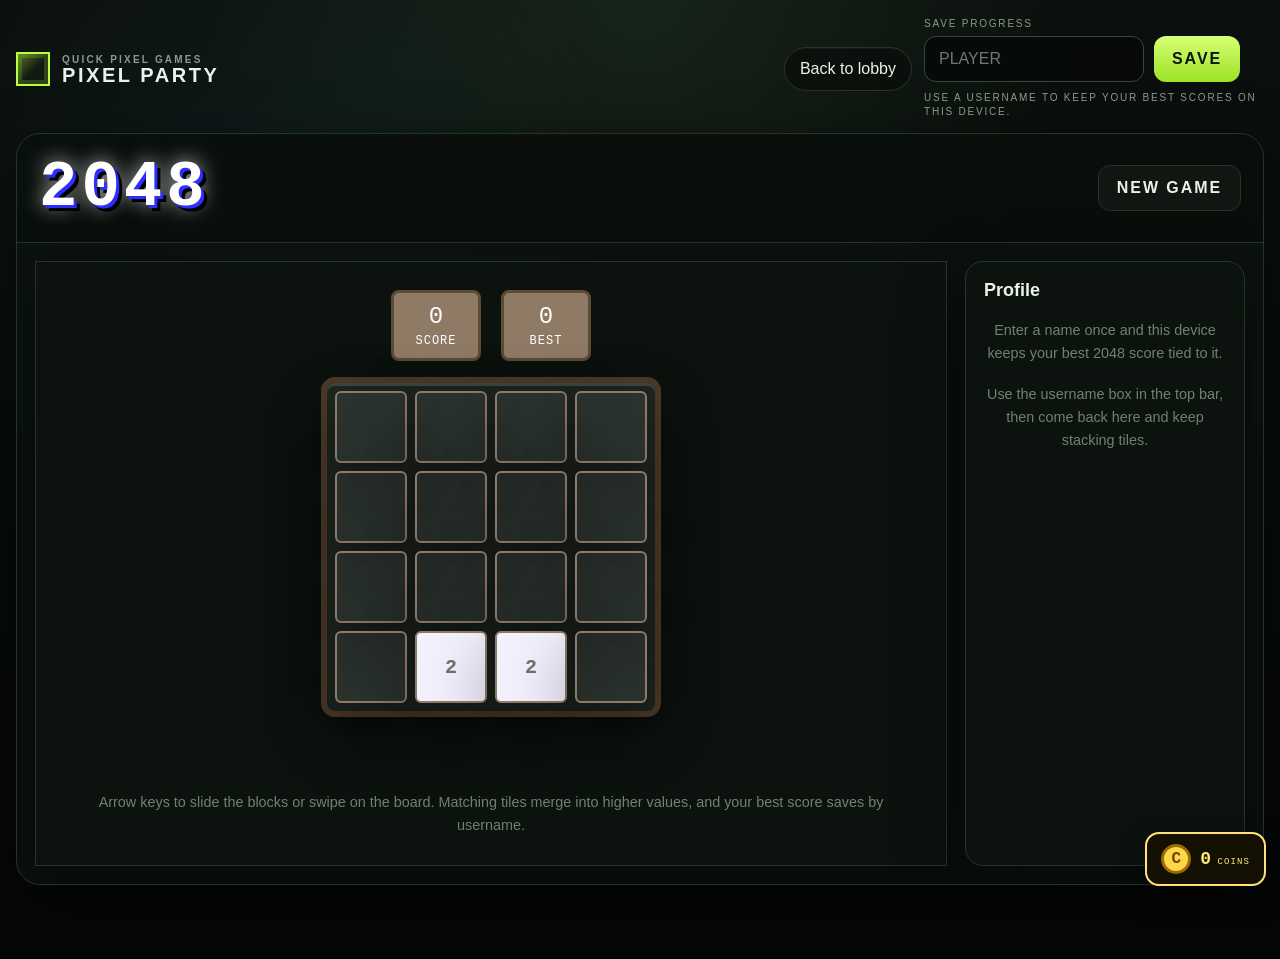
==== 2048.html @ 97f8eb18 "Add files via upload" ====
<!DOCTYPE html>
<html lang="en">
<head>
<meta charset="UTF-8" />
<meta name="viewport" content="width=device-width, initial-scale=1.0, maximum-scale=1, user-scalable=no" />
<title>2048 — Pixel Party</title>
<link rel="stylesheet" href="pixel-party.css" />
<link rel="stylesheet" href="2048.css" />
<style>
  
  .board-2048{
    --gap: 8px;
    display:grid;
    grid-template-columns:repeat(4,1fr);
    grid-template-rows:repeat(4,1fr);
    gap:var(--gap);
    width:min(340px,88vw);
    aspect-ratio:1;
    background:var(--panel-light);
    padding:var(--gap);
    touch-action:none;
  }
  .cell-bg{
    background:rgba(244,241,255,0.06);
  }
  .tile{
    display:flex;
    align-items:center;
    justify-content:center;
    font-family:var(--font-display);
    font-size:20px;
    color:var(--bg-deep);
    animation:pop 110ms ease;
  }
  @keyframes pop{ from{ transform:scale(.75); opacity:.5; } to{ transform:scale(1); opacity:1; } }
  .tile[data-v="2"]{ background:#f4f1ff; }
  .tile[data-v="4"]{ background:#ffe066; }
  .tile[data-v="8"]{ background:#ffb84d; color:#2a1600; }
  .tile[data-v="16"]{ background:#ff8a4d; color:#2a1600; }
  .tile[data-v="32"]{ background:#ff4d8d; color:#2a0014; }
  .tile[data-v="64"]{ background:#ff4d4d; color:#2a0000; }
  .tile[data-v="128"]{ background:#4deeea; font-size:17px; }
  .tile[data-v="256"]{ background:#4dc9ff; font-size:17px; }
  .tile[data-v="512"]{ background:#8a6bff; color:#fff; font-size:17px; }
  .tile[data-v="1024"]{ background:#a8ff60; font-size:14px; }
  .tile[data-v="2048"]{ background:#fff; box-shadow:0 0 0 3px var(--pink), 0 0 18px var(--pink); font-size:14px; }
  @media (max-width:480px){
    .board-2048{ --gap:6px; }
    .tile{ font-size:15px; }
    .tile[data-v="128"],.tile[data-v="256"],.tile[data-v="512"]{ font-size:13px; }
    .tile[data-v="1024"],.tile[data-v="2048"]{ font-size:11px; }
  }
  .win-lose-banner{
    font-family:var(--font-display);
    font-size:14px;
    text-align:center;
    color:var(--yellow);
    min-height:20px;
  }
</style>
</head>
<body>
  <div class="site-frame">
    <header class="site-header">
      <a class="brand" href="index.html" aria-label="Pixel Party home">
        <span class="brand-mark" aria-hidden="true"></span>
        <span>
          <small>Quick pixel games</small>
          <strong>Pixel Party</strong>
        </span>
      </a>
      <div class="site-actions">
        <a class="back-link" href="index.html">Back to lobby</a>
        <div id="auth-mount"></div>
      </div>
    </header>

    <main class="game-shell">
      <div class="game-toolbar">
        <h1>2048</h1>
        <div class="back-row">
          <button class="ghost-button" id="new-game-btn" type="button">New game</button>
        </div>
      </div>

      <div class="game-layout">
        <div class="stage-wrap pixel-frame outline">
          <div class="score-strip">
            <div class="stat" id="score-stat">0<span>Score</span></div>
            <div class="stat" id="best-stat">0<span>Best</span></div>
          </div>

          <div class="board-2048 pixel-frame" id="board"></div>

          <div class="win-lose-banner" id="banner"></div>

          <div class="controls-row">
            <button class="pixel-button" id="new-game-btn-mobile" type="button">New game</button>
          </div>

          <div class="dpad dpad-mobile-only">
            <button class="up" data-dir="up">▲</button>
            <button class="left" data-dir="left">◀</button>
            <button class="right" data-dir="right">▶</button>
            <button class="down" data-dir="down">▼</button>
          </div>

          <p class="hint">Arrow keys to slide the blocks or swipe on the board. Matching tiles merge into higher values, and your best score saves by username.</p>
        </div>

        <aside class="auth-panel">
          <h2>Profile</h2>
          <p class="hint">Enter a name once and this device keeps your best 2048 score tied to it.</p>
          <p class="hint">Use the username box in the top bar, then come back here and keep stacking tiles.</p>
        </aside>
      </div>
    </main>
  </div>

  <script src="pixel-party.js"></script>
  <script src="2048.js"></script>
  <script>
    PP.mountAuthBar(document.getElementById('auth-mount'));
  </script>
</body>
</html>
---- pixel-party.css ----
:root {
  --pp-bg: #070b09;
  --pp-panel: rgba(13, 19, 16, 0.9);
  --pp-panel-strong: #101814;
  --pp-panel-soft: #16211b;
  --pp-border: #26342c;
  --pp-border-strong: #38483f;
  --pp-ink: #eaf3e7;
  --pp-muted: #8a9b8e;
  --pp-accent: #b9ff3e;
  --pp-accent-2: #55e4ff;
  --pp-danger: #ff6961;
  --pp-shadow: 0 24px 70px rgba(0, 0, 0, 0.45);
  --pp-radius: 18px;
  --font-display: "Courier New", Courier, monospace;
  --yellow: #ffd966;
  --pink: #ff6bb4;
  --bg-deep: #10150f;
  --panel-light: rgba(233, 246, 233, 0.08);
}

:root[data-pp-theme="sunset"] {
  --pp-bg: #160914;
  --pp-panel: rgba(38, 13, 31, 0.92);
  --pp-panel-strong: #351126;
  --pp-panel-soft: #46172d;
  --pp-border: #71334f;
  --pp-border-strong: #a24b68;
  --pp-ink: #fff1e7;
  --pp-muted: #d5a2aa;
  --pp-accent: #ffcc4d;
  --pp-accent-2: #ff6b8a;
}

:root[data-pp-theme="ocean"] {
  --pp-bg: #03131d;
  --pp-panel: rgba(4, 29, 43, 0.92);
  --pp-panel-strong: #072b3d;
  --pp-panel-soft: #0b3b50;
  --pp-border: #17536a;
  --pp-border-strong: #267895;
  --pp-ink: #e8fbff;
  --pp-muted: #83b9c7;
  --pp-accent: #55e4ff;
  --pp-accent-2: #62ffbd;
}

:root[data-pp-theme="candy"] {
  --pp-bg: #190c23;
  --pp-panel: rgba(40, 18, 53, 0.92);
  --pp-panel-strong: #351b49;
  --pp-panel-soft: #49245f;
  --pp-border: #744287;
  --pp-border-strong: #a65abc;
  --pp-ink: #fff4ff;
  --pp-muted: #c9a1d1;
  --pp-accent: #ff78c8;
  --pp-accent-2: #72f1ff;
}

:root[data-pp-theme="gold"] {
  --pp-bg: #100d04;
  --pp-panel: rgba(31, 25, 7, 0.93);
  --pp-panel-strong: #2b2208;
  --pp-panel-soft: #40320b;
  --pp-border: #695514;
  --pp-border-strong: #a9871b;
  --pp-ink: #fff6cf;
  --pp-muted: #cbbd7c;
  --pp-accent: #ffd84d;
  --pp-accent-2: #fff0a3;
}

:root[data-pp-font="pixel"] body,
:root[data-pp-font="pixel"] button,
:root[data-pp-font="pixel"] input {
  font-family: "Courier New", Courier, monospace;
  font-weight: 700;
  letter-spacing: 0.045em;
}

:root[data-pp-font="pixel"] h1,
:root[data-pp-font="pixel"] h2,
:root[data-pp-font="pixel"] h3,
:root[data-pp-font="pixel"] .brand strong {
  font-family: "Courier New", Courier, monospace;
  text-shadow: 2px 2px 0 rgba(0, 0, 0, 0.45);
}

* {
  box-sizing: border-box;
}

body {
  margin: 0;
  min-height: 100vh;
  padding-bottom: 74px;
  color: var(--pp-ink);
  background:
    radial-gradient(circle at top, rgba(92, 165, 98, 0.14), transparent 38%),
    radial-gradient(circle at 20% 20%, rgba(85, 228, 255, 0.06), transparent 28%),
    linear-gradient(180deg, #0b0f0d 0%, #070b09 55%, #050706 100%);
  font-family: Arial, Helvetica, sans-serif;
}

:root[data-pp-theme="sunset"] body {
  background: radial-gradient(circle at top, rgba(255, 107, 138, 0.2), transparent 42%), linear-gradient(180deg, #2b1025, #10070e 70%);
}

:root[data-pp-theme="ocean"] body {
  background: radial-gradient(circle at top, rgba(85, 228, 255, 0.18), transparent 42%), linear-gradient(180deg, #062b3d, #020a10 70%);
}

:root[data-pp-theme="candy"] body {
  background: radial-gradient(circle at top, rgba(255, 120, 200, 0.2), transparent 42%), linear-gradient(180deg, #351843, #100718 70%);
}

:root[data-pp-theme="gold"] body {
  background: radial-gradient(circle at top, rgba(255, 216, 77, 0.2), transparent 42%), linear-gradient(180deg, #292007, #080601 72%);
}

body::before {
  content: "";
  position: fixed;
  inset: 0;
  pointer-events: none;
  opacity: 0.16;
  background-image:
    linear-gradient(rgba(255, 255, 255, 0.04) 1px, transparent 1px),
    linear-gradient(90deg, rgba(255, 255, 255, 0.04) 1px, transparent 1px);
  background-size: 28px 28px;
}

a {
  color: inherit;
  text-decoration: none;
}

button,
input {
  font: inherit;
}

.site-frame {
  width: min(1280px, calc(100vw - 32px));
  margin: 0 auto;
  position: relative;
  z-index: 1;
}

.site-header {
  display: flex;
  align-items: center;
  justify-content: space-between;
  gap: 16px;
  padding: 18px 0 14px;
}

.brand {
  display: inline-flex;
  align-items: center;
  gap: 12px;
  font-weight: 900;
  letter-spacing: 0.16em;
  text-transform: uppercase;
}

.brand-mark {
  width: 34px;
  height: 34px;
  border: 2px solid var(--pp-accent);
  box-shadow: inset 0 0 0 4px rgba(185, 255, 62, 0.18);
  background:
    linear-gradient(135deg, rgba(185, 255, 62, 0.4), transparent 55%),
    #111913;
}

.brand small {
  display: block;
  color: var(--pp-muted);
  letter-spacing: 0.22em;
  font-size: 10px;
  margin-top: 2px;
}

.brand strong {
  display: block;
  font-size: 20px;
  line-height: 1;
}

.site-actions {
  display: flex;
  align-items: center;
  gap: 12px;
}

.back-link {
  display: inline-flex;
  align-items: center;
  gap: 10px;
  padding: 12px 15px;
  border: 1px solid var(--pp-border);
  border-radius: 999px;
  background: rgba(10, 14, 12, 0.8);
  color: var(--pp-ink);
  box-shadow: inset 0 1px 0 rgba(255, 255, 255, 0.04);
}

.back-link:hover {
  border-color: var(--pp-accent);
}

.pp-auth-bar {
  display: flex;
  align-items: end;
  gap: 10px;
}

.pp-auth-field {
  display: grid;
  gap: 7px;
}

.pp-auth-field span,
.pp-auth-note,
.eyebrow,
.meta-label,
.card-count {
  color: var(--pp-muted);
  font-size: 10px;
  letter-spacing: 0.18em;
  text-transform: uppercase;
}

.pp-auth-field input {
  width: min(220px, 46vw);
  padding: 13px 14px;
  border: 1px solid var(--pp-border-strong);
  border-radius: 12px;
  background: rgba(6, 10, 8, 0.88);
  color: var(--pp-ink);
  outline: none;
  text-transform: uppercase;
}

.pp-auth-field input:focus {
  border-color: var(--pp-accent);
  box-shadow: 0 0 0 1px rgba(185, 255, 62, 0.35);
}

.pp-auth-bar button,
.pixel-button,
.ghost-button {
  min-height: 46px;
  padding: 12px 18px;
  border: 0;
  border-radius: 12px;
  cursor: pointer;
  font-weight: 800;
  letter-spacing: 0.12em;
  text-transform: uppercase;
}

.pp-auth-bar button,
.pixel-button {
  color: #0f130f;
  background: linear-gradient(180deg, #d7ff76 0%, #9be322 100%);
}

.ghost-button {
  color: var(--pp-ink);
  background: rgba(18, 24, 21, 0.9);
  border: 1px solid var(--pp-border);
}

.pp-auth-note {
  margin: 9px 0 0;
  max-width: 340px;
  line-height: 1.4;
}

.hero {
  display: grid;
  grid-template-columns: minmax(0, 1.4fr) minmax(280px, 0.8fr);
  gap: 20px;
  align-items: stretch;
  padding: 14px 0 22px;
}

.hero-panel,
.lobby-card,
.game-shell,
.scores-panel,
.auth-panel,
.pixel-frame {
  background: var(--pp-panel);
  border: 1px solid var(--pp-border);
  box-shadow: var(--pp-shadow);
}

.hero-panel {
  padding: 30px;
  border-radius: var(--pp-radius);
  overflow: hidden;
  position: relative;
}

.hero-panel::after {
  content: "";
  position: absolute;
  inset: auto -10% -30% auto;
  width: 280px;
  height: 280px;
  border-radius: 30% 70% 55% 45% / 35% 45% 55% 65%;
  background: radial-gradient(circle, rgba(185, 255, 62, 0.2), transparent 65%);
  filter: blur(4px);
  pointer-events: none;
}

.eyebrow {
  margin: 0 0 10px;
  color: var(--pp-accent);
}

.hero h1,
.game-title,
.page-title {
  margin: 0;
  line-height: 0.92;
  letter-spacing: -0.05em;
}

.hero h1 {
  font-size: clamp(42px, 7vw, 84px);
  text-transform: uppercase;
}

.hero h1 span {
  color: transparent;
  -webkit-text-stroke: 1px var(--pp-accent);
}

.hero-copy {
  max-width: 60ch;
  margin: 18px 0 0;
  color: #b2c1b5;
  line-height: 1.7;
}

.hero-meta {
  display: flex;
  flex-wrap: wrap;
  gap: 12px;
  margin-top: 26px;
}

.chip {
  display: inline-flex;
  align-items: center;
  gap: 8px;
  padding: 10px 14px;
  border-radius: 999px;
  background: rgba(255, 255, 255, 0.04);
  border: 1px solid var(--pp-border);
  color: var(--pp-ink);
  font-size: 13px;
}

.lobby-card {
  border-radius: var(--pp-radius);
  padding: 22px;
}

.lobby-card h2 {
  margin: 0 0 8px;
  font-size: 20px;
}

.lobby-card p {
  margin: 0;
  color: #a1b1a5;
  line-height: 1.6;
}

.lobby-grid {
  display: grid;
  grid-template-columns: repeat(3, minmax(0, 1fr));
  gap: 18px;
  padding: 0 0 30px;
}

.game-card {
  display: grid;
  gap: 0;
  border-radius: 22px;
  overflow: hidden;
  transition: transform 140ms ease, border-color 140ms ease, box-shadow 140ms ease;
  position: relative;
}

.game-card:hover {
  transform: translateY(-4px);
  border-color: var(--pp-accent);
  box-shadow: 0 28px 70px rgba(0, 0, 0, 0.55);
}

.game-thumb {
  height: 210px;
  display: grid;
  place-items: center;
  background:
    radial-gradient(circle at 30% 20%, rgba(255, 255, 255, 0.16), transparent 26%),
    linear-gradient(180deg, rgba(255, 255, 255, 0.04), transparent),
    #101715;
  border-bottom: 1px solid var(--pp-border);
}

.game-thumb svg {
  width: 72%;
  height: auto;
  image-rendering: pixelated;
  filter: drop-shadow(0 12px 25px rgba(0, 0, 0, 0.35));
}

.game-body {
  display: grid;
  gap: 14px;
  padding: 18px;
}

.game-body h3 {
  margin: 0;
  font-size: 24px;
  line-height: 1;
  text-transform: uppercase;
}

.game-body p {
  margin: 0;
  color: #a8b8ad;
  line-height: 1.6;
}

.card-meta {
  display: flex;
  align-items: center;
  justify-content: space-between;
  gap: 10px;
}

.badge {
  display: inline-flex;
  align-items: center;
  padding: 7px 11px;
  border-radius: 999px;
  background: rgba(185, 255, 62, 0.12);
  color: var(--pp-accent);
  border: 1px solid rgba(185, 255, 62, 0.22);
  font-size: 10px;
  letter-spacing: 0.16em;
  text-transform: uppercase;
}

.card-count {
  white-space: nowrap;
}

.game-shell {
  border-radius: 24px;
  overflow: hidden;
  margin: 10px 0 28px;
}

.game-toolbar {
  display: flex;
  align-items: center;
  justify-content: space-between;
  gap: 16px;
  padding: 18px 22px;
  border-bottom: 1px solid var(--pp-border);
  background: rgba(6, 10, 8, 0.4);
}

.game-toolbar h1 {
  margin: 0;
  font-size: clamp(28px, 4vw, 54px);
  text-transform: uppercase;
}

.game-layout {
  display: grid;
  grid-template-columns: minmax(0, 1fr) 280px;
  gap: 18px;
  padding: 18px;
}

.auth-panel,
.scores-panel {
  border-radius: 18px;
  padding: 18px;
}

.scores-panel h2,
.auth-panel h2 {
  margin: 0 0 10px;
  font-size: 18px;
}

.stats-line {
  display: flex;
  flex-wrap: wrap;
  gap: 12px;
}

.stat-pill {
  min-width: 104px;
  padding: 12px;
  border-radius: 14px;
  background: rgba(255, 255, 255, 0.04);
  border: 1px solid var(--pp-border);
}

.stat-pill strong {
  display: block;
  font-size: 28px;
  line-height: 1;
}

.stat-pill span {
  display: block;
  margin-top: 4px;
  color: var(--pp-muted);
  font-size: 10px;
  letter-spacing: 0.16em;
  text-transform: uppercase;
}

.back-row {
  display: flex;
  gap: 12px;
  align-items: center;
}

.hint {
  color: var(--pp-muted);
  line-height: 1.6;
  font-size: 13px;
  margin: 16px 0 0;
}

.game-card .play-cta {
  display: inline-flex;
  align-items: center;
  justify-content: center;
  width: 100%;
  min-height: 48px;
  border-radius: 12px;
  background: linear-gradient(180deg, #d7ff76 0%, #9be322 100%);
  color: #10150f;
  font-weight: 900;
  letter-spacing: 0.1em;
  text-transform: uppercase;
}

.shop-callout {
  display: flex;
  justify-content: center;
  padding: 0 0 48px;
}

.coin-shop-button {
  display: inline-flex;
  align-items: center;
  justify-content: center;
  min-height: 58px;
  padding: 14px 30px;
  border: 2px solid #ffe27a;
  border-radius: 14px;
  background: linear-gradient(180deg, #ffe978, #ffc83d);
  color: #211800;
  box-shadow: 0 8px 0 #9b6a00, 0 18px 34px rgba(0, 0, 0, 0.35);
  font-weight: 900;
  letter-spacing: 0.1em;
  text-transform: uppercase;
}

.coin-shop-button:hover {
  transform: translateY(-2px);
}

.pp-coin-bar {
  position: fixed;
  right: 14px;
  bottom: 14px;
  z-index: 1000;
  display: flex;
  align-items: center;
  gap: 9px;
  min-width: 116px;
  padding: 10px 14px;
  border: 2px solid #ffe27a;
  border-radius: 14px;
  background: rgba(22, 17, 4, 0.94);
  color: #ffe978;
  box-shadow: 0 10px 30px rgba(0, 0, 0, 0.48);
  font-family: var(--font-display);
}

.pp-coin-icon {
  display: grid;
  place-items: center;
  width: 30px;
  height: 30px;
  border: 3px solid #9b6a00;
  border-radius: 50%;
  background: #ffd54a;
  color: #6b4600;
  font-weight: 900;
}

.pp-coin-bar b { font-size: 18px; }
.pp-coin-bar small { font-size: 9px; letter-spacing: 0.12em; }

.shop-grid {
  display: grid;
  grid-template-columns: repeat(2, minmax(0, 1fr));
  gap: 18px;
  padding: 0 0 50px;
}

.theme-card {
  padding: 20px;
  border-radius: 20px;
}

.theme-preview {
  display: grid;
  grid-template-columns: repeat(4, 1fr);
  gap: 8px;
  height: 110px;
  margin-bottom: 18px;
  padding: 16px;
  border-radius: 14px;
  background: #101715;
}

.theme-preview span { border-radius: 6px; }
.preview-pixel span:nth-child(odd) { background: #b9ff3e; }
.preview-pixel span:nth-child(even) { background: #26342c; }
.preview-sunset { background: #2b1025; }
.preview-sunset span:nth-child(odd) { background: #ffcc4d; }
.preview-sunset span:nth-child(even) { background: #ff6b8a; }
.preview-ocean { background: #062b3d; }
.preview-ocean span:nth-child(odd) { background: #55e4ff; }
.preview-ocean span:nth-child(even) { background: #62ffbd; }
.preview-candy { background: #351843; }
.preview-candy span:nth-child(odd) { background: #ff78c8; }
.preview-candy span:nth-child(even) { background: #72f1ff; }
.preview-gold { background: #181202; }
.preview-gold span:nth-child(odd) { background: #ffd84d; }
.preview-gold span:nth-child(even) { background: #695514; }
.preview-pixelText {
  place-items: center;
  background: #101715;
}
.preview-pixelText span {
  width: 100%;
  height: 12px;
  border-radius: 0;
  background: #b9ff3e;
  box-shadow: 3px 3px 0 #26342c;
}

.theme-card h2 { margin: 0 0 8px; text-transform: uppercase; }
.theme-card p { color: var(--pp-muted); line-height: 1.5; }
.theme-card button { width: 100%; }
.theme-card button[disabled] { cursor: default; opacity: 0.72; }
.shop-message { min-height: 24px; color: var(--pp-accent); font-weight: 700; }
.sale-status {
  margin: 18px 0 0;
  padding: 12px 14px;
  border: 1px solid #ffe27a;
  border-radius: 12px;
  background: rgba(255, 216, 77, 0.09);
  color: #ffe978;
  font-weight: 800;
}
.sale-badge {
  display: inline-flex;
  margin-bottom: 10px;
  padding: 7px 10px;
  border-radius: 999px;
  background: #ff4d66;
  color: white;
  font-size: 11px;
  font-weight: 900;
  letter-spacing: 0.08em;
}
.price-line { margin: 8px 0 12px; }
.price-line s { color: var(--pp-muted); }
.price-line strong { color: #ffe978; }

.test-coins-button {
  position: fixed;
  left: 8px;
  bottom: 8px;
  z-index: 999;
  width: 24px;
  height: 24px;
  padding: 0;
  border: 1px solid var(--pp-border);
  border-radius: 4px;
  background: var(--pp-bg);
  color: var(--pp-border);
  opacity: 0.14;
  cursor: pointer;
}

.test-coins-button:hover,
.test-coins-button:focus-visible {
  opacity: 0.42;
}

@media (max-width: 960px) {
  .hero,
  .game-layout,
  .lobby-grid,
  .shop-grid {
    grid-template-columns: 1fr;
  }

  .site-header,
  .game-toolbar {
    flex-direction: column;
    align-items: stretch;
  }

  .site-actions {
    flex-direction: column;
    align-items: stretch;
  }

  .back-row {
    flex-direction: column;
    align-items: stretch;
  }
}

@media (max-width: 640px) {
  .site-frame {
    width: min(100vw - 18px, 100vw);
  }

  .hero-panel,
  .lobby-card,
  .auth-panel,
  .scores-panel {
    padding: 18px;
  }

  .game-thumb {
    height: 180px;
  }

  .game-body h3 {
    font-size: 20px;
  }

  .pp-coin-bar {
    right: 9px;
    bottom: 9px;
    min-width: 102px;
    padding: 8px 10px;
  }
}
---- 2048.css ----
/* ==========================
   2048.css
   ========================== */

.board-2048{
    --gap:8px;

    display:grid;
    grid-template-columns:repeat(4,1fr);
    grid-template-rows:repeat(4,1fr);

    gap:var(--gap);

    width:min(360px,90vw);
    aspect-ratio:1;

    padding:var(--gap);

    background:#b7a17d;

    border:6px solid #4d3927;
    border-radius:14px;

    box-shadow:
        0 12px 30px rgba(0,0,0,.35),
        inset 0 3px 0 rgba(255,255,255,.15);

    box-sizing:border-box;
}
/* ==========================
   Empty Cells
   ========================== */

.cell-bg{
    display:flex;
    justify-content:center;
    align-items:center;

    background:#cdc1b4;

    border:2px solid #8f7a66;
    border-radius:6px;

    box-sizing:border-box;
}

/* ==========================
   Tiles
   ========================== */

.tile{
    display:flex;
    justify-content:center;
    align-items:center;

    border:2px solid #8f7a66;
    border-radius:6px;

    font-family:var(--font-display);
    font-weight:bold;

    font-size:30px;

    animation:pop .12s ease;

    transition:
        transform .12s,
        background .15s;

    box-sizing:border-box;
}

/* ==========================
   Tile Pop
   ========================== */

@keyframes pop{

    from{
        transform:scale(.75);
        opacity:.4;
    }

    to{
        transform:scale(1);
        opacity:1;
    }

}

/* ==========================
   Tile Colors
   ========================== */

.tile[data-v="2"]{
    background:#eee4da;
    color:#776e65;
}

.tile[data-v="4"]{
    background:#ede0c8;
    color:#776e65;
}

.tile[data-v="8"]{
    background:#f2b179;
    color:white;
}

.tile[data-v="16"]{
    background:#f59563;
    color:white;
}

.tile[data-v="32"]{
    background:#f67c5f;
    color:white;
}

.tile[data-v="64"]{
    background:#f65e3b;
    color:white;
}

.tile[data-v="128"]{
    background:#edcf72;
    color:white;
    font-size:26px;
}

.tile[data-v="256"]{
    background:#edcc61;
    color:white;
    font-size:26px;
}

.tile[data-v="512"]{
    background:#edc850;
    color:white;
    font-size:26px;
}

.tile[data-v="1024"]{
    background:#edc53f;
    color:white;
    font-size:20px;
}

.tile[data-v="2048"]{
    background:#edc22e;
    color:white;
    font-size:20px;

    box-shadow:
        0 0 12px rgba(255,255,170,.8),
        0 0 25px rgba(255,220,0,.6);
}

/* Continue Playing */

.tile[data-v="4096"],
.tile[data-v="8192"],
.tile[data-v="16384"],
.tile[data-v="32768"],
.tile[data-v="65536"]{

    background:#3c3a32;
    color:white;

    font-size:16px;
}

/* ==========================
   Score Bar
   ========================== */

.score-strip{

    display:flex;

    justify-content:center;

    gap:20px;

    margin-bottom:16px;

}

.stat{

    min-width:90px;

    text-align:center;

    background:#8f7a66;

    color:white;

    padding:10px;

    border:3px solid #5d4b34;

    border-radius:8px;

    font-family:var(--font-display);

    font-size:24px;

}

.stat span{

    display:block;

    margin-top:4px;

    font-size:12px;

    letter-spacing:1px;

    text-transform:uppercase;

}

/* ==========================
   Banner
   ========================== */

.win-lose-banner{

    min-height:24px;

    margin:18px 0;

    text-align:center;

    font-family:var(--font-display);

    font-size:18px;

    color:#ffd966;

}

/* ==========================
   Buttons
   ========================== */

.controls-row{

    display:none;

    justify-content:center;

    margin-top:12px;

}

/* ==========================
   Hint
   ========================== */

.hint{

    margin-top:18px;

    text-align:center;

    opacity:.8;

    font-size:.9rem;

}

/* ==========================
   D-Pad
   ========================== */

.dpad{

    display:grid;

    grid-template-columns:repeat(3,60px);

    grid-template-rows:repeat(3,60px);

    gap:8px;

    justify-content:center;

    margin-top:20px;

}

.dpad-mobile-only{
    display:none;
}

.dpad button{

    font-size:22px;

    font-weight:bold;

    cursor:pointer;

    color:#eef6ee;
    background:#152018;
    border:1px solid #344239;
    border-radius:12px;
    box-shadow:inset 0 1px 0 rgba(255,255,255,.06),0 8px 18px rgba(0,0,0,.18);

}

.dpad button:active{
    transform:translateY(1px);
}

.up{
    grid-column:2;
}

.left{
    grid-column:1;
    grid-row:2;
}

.right{
    grid-column:3;
    grid-row:2;
}

.down{
    grid-column:2;
    grid-row:3;
}

/* ==========================
   Mobile
   ========================== */

@media(max-width:600px){

    .board-2048{

        --gap:6px;

    }

    .tile{

        font-size:22px;

    }

    .tile[data-v="128"],
    .tile[data-v="256"],
    .tile[data-v="512"]{

        font-size:18px;

    }

    .tile[data-v="1024"],
    .tile[data-v="2048"]{

        font-size:14px;

    }

    .stat{

        font-size:18px;

    }

    .controls-row{
        display:flex;
    }

    .dpad-mobile-only{
        display:grid;
    }

}

@media(max-width:380px){

    .tile{

        font-size:18px;

    }

    .tile[data-v="128"],
    .tile[data-v="256"],
    .tile[data-v="512"]{

        font-size:14px;

    }

    .tile[data-v="1024"],
    .tile[data-v="2048"]{

        font-size:12px;

    }

}


.game-toolbar h1{
    font-family:var(--font-display);
    font-size:clamp(2.5rem, 6vw, 4rem);
    font-weight:900;
    letter-spacing:4px;

    color:#ffffff;

    text-shadow:
        3px 3px 0 #2d2dff,
        6px 6px 0 #000,
        0 0 20px rgba(255,255,255,.8);

    margin:0;

    animation:titleFloat 2.5s ease-in-out infinite;
}

@keyframes titleFloat{
    0%,100%{
        transform:translateY(0);
    }
    50%{
        transform:translateY(-4px);
    }
}

.game-shell{
    margin:0;
}

.stage-wrap{
    display:flex;
    flex-direction:column;
    align-items:center;
    width:100%;
    padding:28px;
}
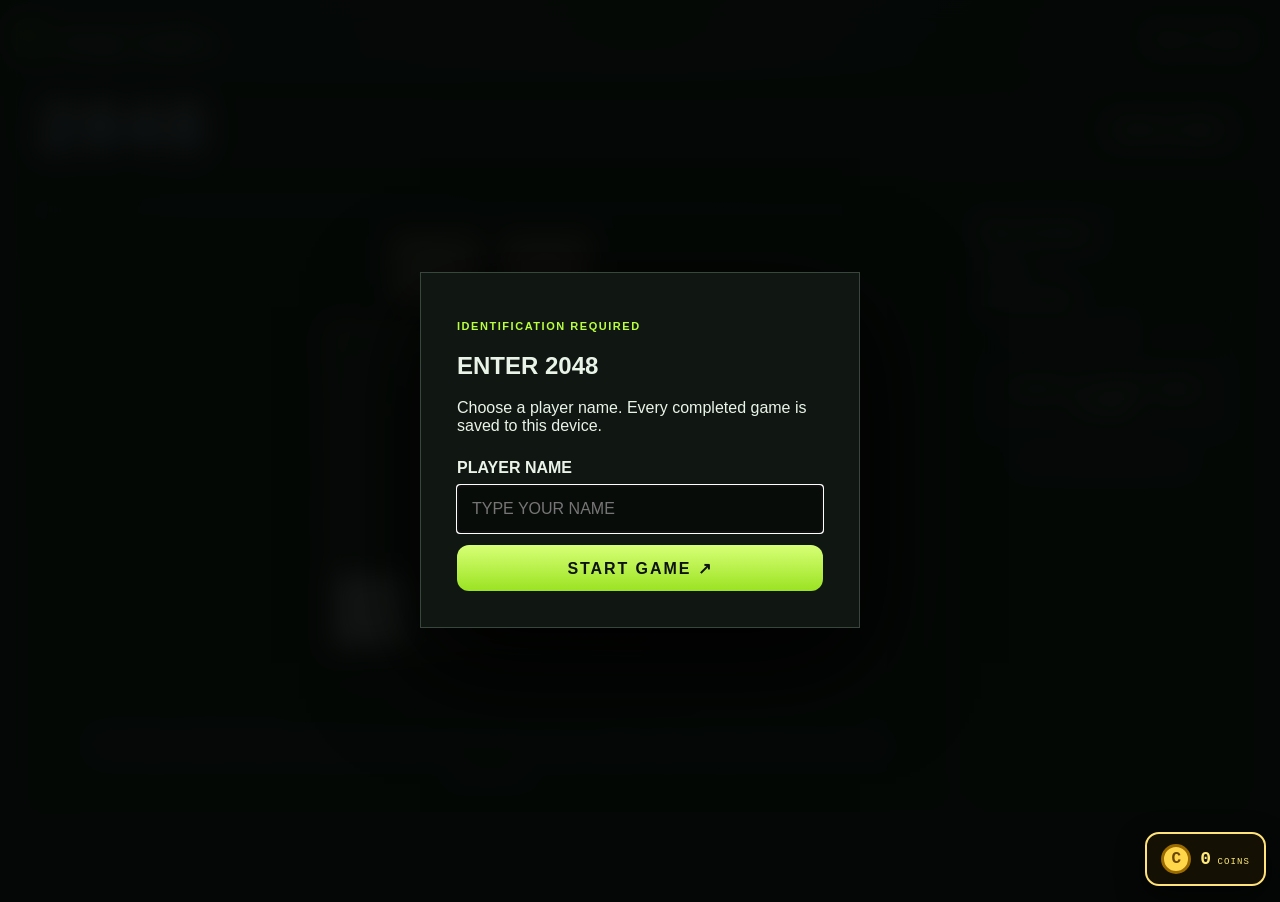
==== commit 2d6fefc3: "Improve Marble Boss balance and player scoring" ====
--- a/2048.html
+++ b/2048.html
@@ -71,7 +71,6 @@
       </a>
       <div class="site-actions">
         <a class="back-link" href="index.html">Back to lobby</a>
-        <div id="auth-mount"></div>
       </div>
     </header>
 
@@ -108,19 +107,33 @@
           <p class="hint">Arrow keys to slide the blocks or swipe on the board. Matching tiles merge into higher values, and your best score saves by username.</p>
         </div>
 
-        <aside class="auth-panel">
-          <h2>Profile</h2>
-          <p class="hint">Enter a name once and this device keeps your best 2048 score tied to it.</p>
-          <p class="hint">Use the username box in the top bar, then come back here and keep stacking tiles.</p>
+        <aside class="auth-panel scores-panel">
+          <h2>Run Archive</h2>
+          <p>Player: <strong id="player-name">—</strong></p>
+          <form id="profile-form-2048" class="game-profile-form">
+            <label for="profile-username-2048">Player Name</label>
+            <input id="profile-username-2048" maxlength="16" autocomplete="nickname" placeholder="TYPE YOUR NAME" required>
+            <button class="ghost-button" type="submit">Save &amp; Start New Game</button>
+          </form>
+          <ol id="scores-2048" class="game-score-list"></ol>
+          <p id="empty-scores-2048" class="hint">No completed games yet.</p>
         </aside>
       </div>
     </main>
   </div>
 
+  <div id="player-login-2048" class="player-login">
+    <form id="player-login-form-2048" class="player-login-card">
+      <p class="login-kicker">IDENTIFICATION REQUIRED</p>
+      <h2>ENTER 2048</h2>
+      <p>Choose a player name. Every completed game is saved to this device.</p>
+      <label for="username-2048">PLAYER NAME</label>
+      <input id="username-2048" maxlength="16" autocomplete="nickname" placeholder="TYPE YOUR NAME" required>
+      <button class="pixel-button" type="submit">START GAME ↗</button>
+    </form>
+  </div>
+
   <script src="pixel-party.js"></script>
   <script src="2048.js"></script>
-  <script>
-    PP.mountAuthBar(document.getElementById('auth-mount'));
-  </script>
 </body>
 </html>
--- a/pixel-party.css
+++ b/pixel-party.css
@@ -392,6 +392,8 @@
 
 .game-card {
   display: grid;
+  grid-template-rows: auto 1fr;
+  min-width: 0;
   gap: 0;
   border-radius: 22px;
   overflow: hidden;
@@ -409,6 +411,7 @@
   height: 210px;
   display: grid;
   place-items: center;
+  overflow: hidden;
   background:
     radial-gradient(circle at 30% 20%, rgba(255, 255, 255, 0.16), transparent 26%),
     linear-gradient(180deg, rgba(255, 255, 255, 0.04), transparent),
@@ -417,16 +420,22 @@
 }
 
 .game-thumb svg {
-  width: 72%;
-  height: auto;
+  width: auto;
+  height: 80%;
+  max-width: 82%;
+  max-height: 170px;
   image-rendering: pixelated;
   filter: drop-shadow(0 12px 25px rgba(0, 0, 0, 0.35));
 }
 
 .game-body {
   display: grid;
+  position: relative;
+  z-index: 1;
+  min-width: 0;
   gap: 14px;
   padding: 18px;
+  background: var(--pp-panel);
 }
 
 .game-body h3 {
@@ -434,16 +443,19 @@
   font-size: 24px;
   line-height: 1;
   text-transform: uppercase;
+  overflow-wrap: anywhere;
 }
 
 .game-body p {
   margin: 0;
   color: #a8b8ad;
   line-height: 1.6;
+  overflow-wrap: anywhere;
 }
 
 .card-meta {
   display: flex;
+  flex-wrap: wrap;
   align-items: center;
   justify-content: space-between;
   gap: 10px;
@@ -722,10 +734,20 @@
   opacity: 0.42;
 }
 
+@media (max-width: 1100px) {
+  .lobby-grid {
+    grid-template-columns: repeat(2, minmax(0, 1fr));
+  }
+
+  .site-header,
+  .site-actions {
+    flex-wrap: wrap;
+  }
+}
+
 @media (max-width: 960px) {
   .hero,
   .game-layout,
-  .lobby-grid,
   .shop-grid {
     grid-template-columns: 1fr;
   }
@@ -744,6 +766,12 @@
   .back-row {
     flex-direction: column;
     align-items: stretch;
+  }
+}
+
+@media (max-width: 720px) {
+  .lobby-grid {
+    grid-template-columns: 1fr;
   }
 }
 
@@ -763,6 +791,12 @@
     height: 180px;
   }
 
+  .hero h1 {
+    font-size: clamp(32px, 11vw, 48px);
+    line-height: 0.98;
+    overflow-wrap: anywhere;
+  }
+
   .game-body h3 {
     font-size: 20px;
   }
@@ -774,3 +808,20 @@
     padding: 8px 10px;
   }
 }
+
+@media (max-width: 420px) {
+  .pp-auth-bar {
+    flex-direction: column;
+    align-items: stretch;
+  }
+
+  .pp-auth-field input,
+  .pp-auth-bar button,
+  .coin-shop-button {
+    width: 100%;
+  }
+
+  .card-count {
+    white-space: normal;
+  }
+}
--- a/2048.css
+++ b/2048.css
@@ -271,6 +271,15 @@
     font-size:.9rem;
 
 }
+
+.game-score-list{list-style:none;margin:12px 0 0;padding:0;counter-reset:rank}
+.game-score-list li{counter-increment:rank;display:grid;grid-template-columns:24px 1fr auto;gap:8px;padding:11px 0;border-bottom:1px solid var(--pp-border)}
+.game-score-list li::before{content:counter(rank,decimal-leading-zero);opacity:.5}
+.game-score-list small{display:block;opacity:.55;font-size:10px}.game-score-list b{color:var(--pp-accent)}
+.game-profile-form{display:grid;gap:8px;margin:14px 0}.game-profile-form label{font-size:12px;font-weight:800;text-transform:uppercase}.game-profile-form input{width:100%;padding:12px;background:#080c09;border:1px solid #3a493f;color:#fff}.game-profile-form button{width:100%;white-space:normal}
+.player-login{position:fixed;z-index:30;inset:0;display:grid;place-items:center;padding:20px;background:rgba(5,8,6,.94);backdrop-filter:blur(12px)}
+.player-login.hidden{display:none}.player-login-card{width:min(440px,100%);padding:36px;background:#101713;border:1px solid #39463d;box-shadow:0 35px 100px #000}
+.player-login-card label{display:block;margin:24px 0 8px;font-weight:800}.player-login-card input{width:100%;padding:14px;background:#080c09;border:1px solid #3a493f;color:#fff}.player-login-card button{width:100%;margin-top:12px}.login-kicker{color:var(--pp-accent);font-weight:800;letter-spacing:.14em;font-size:11px}
 
 /* ==========================
    D-Pad
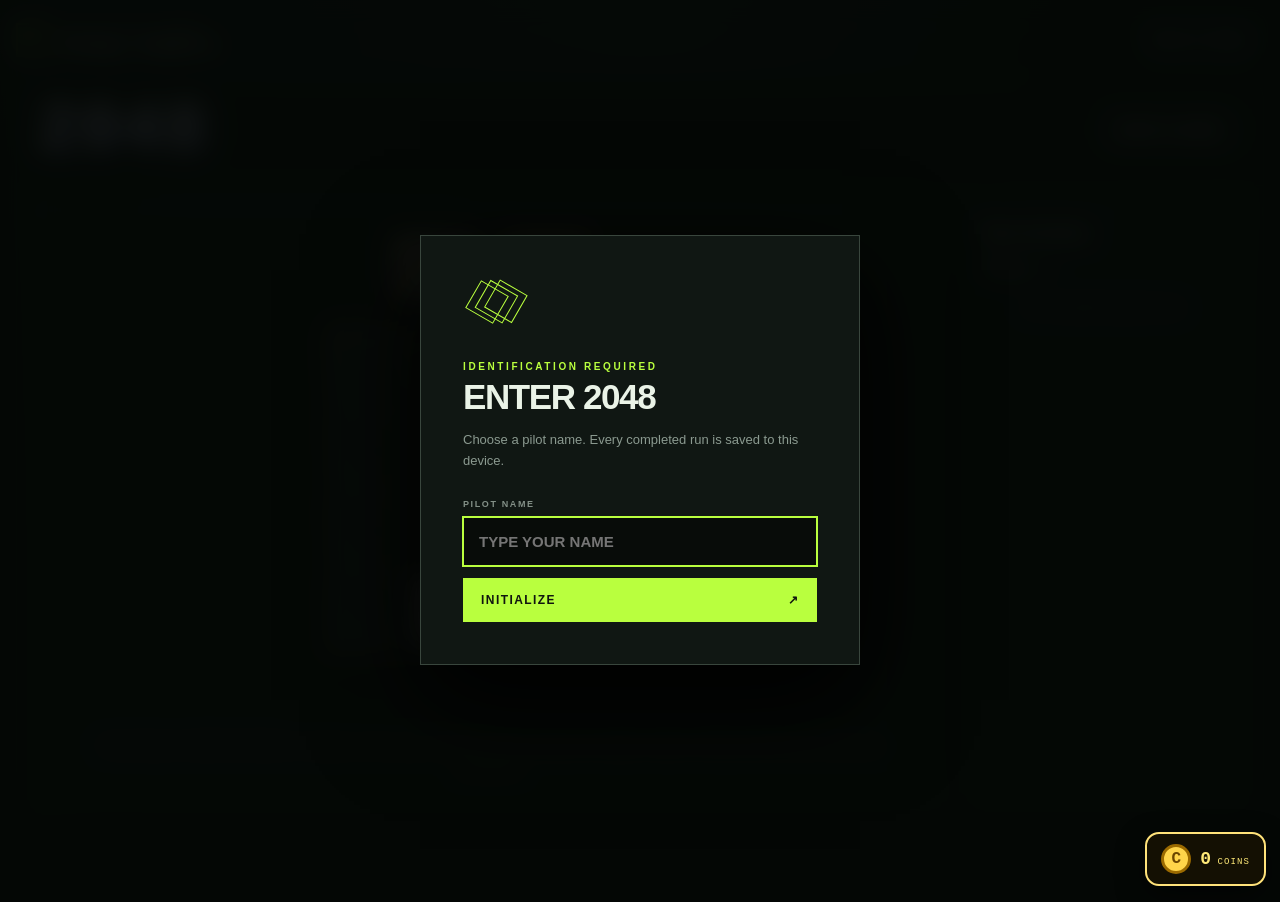
==== commit 453a9274: "Fix Marble shop and match Snake login flow" ====
--- a/2048.html
+++ b/2048.html
@@ -110,11 +110,6 @@
         <aside class="auth-panel scores-panel">
           <h2>Run Archive</h2>
           <p>Player: <strong id="player-name">—</strong></p>
-          <form id="profile-form-2048" class="game-profile-form">
-            <label for="profile-username-2048">Player Name</label>
-            <input id="profile-username-2048" maxlength="16" autocomplete="nickname" placeholder="TYPE YOUR NAME" required>
-            <button class="ghost-button" type="submit">Save &amp; Start New Game</button>
-          </form>
           <ol id="scores-2048" class="game-score-list"></ol>
           <p id="empty-scores-2048" class="hint">No completed games yet.</p>
         </aside>
@@ -122,14 +117,14 @@
     </main>
   </div>
 
-  <div id="player-login-2048" class="player-login">
-    <form id="player-login-form-2048" class="player-login-card">
-      <p class="login-kicker">IDENTIFICATION REQUIRED</p>
-      <h2>ENTER 2048</h2>
-      <p>Choose a player name. Every completed game is saved to this device.</p>
-      <label for="username-2048">PLAYER NAME</label>
-      <input id="username-2048" maxlength="16" autocomplete="nickname" placeholder="TYPE YOUR NAME" required>
-      <button class="pixel-button" type="submit">START GAME ↗</button>
+  <div id="login" class="overlay">
+    <form id="login-form" class="login-card">
+      <div class="cube-mark"><span></span><span></span><span></span></div>
+      <p class="eyebrow">IDENTIFICATION REQUIRED</p><h2>ENTER 2048</h2>
+      <p>Choose a pilot name. Every completed run is saved to this device.</p>
+      <label for="username">PILOT NAME</label>
+      <input id="username" maxlength="16" autocomplete="nickname" placeholder="TYPE YOUR NAME" required>
+      <button type="submit">INITIALIZE <span>↗</span></button>
     </form>
   </div>
 
--- a/2048.css
+++ b/2048.css
@@ -276,10 +276,12 @@
 .game-score-list li{counter-increment:rank;display:grid;grid-template-columns:24px 1fr auto;gap:8px;padding:11px 0;border-bottom:1px solid var(--pp-border)}
 .game-score-list li::before{content:counter(rank,decimal-leading-zero);opacity:.5}
 .game-score-list small{display:block;opacity:.55;font-size:10px}.game-score-list b{color:var(--pp-accent)}
-.game-profile-form{display:grid;gap:8px;margin:14px 0}.game-profile-form label{font-size:12px;font-weight:800;text-transform:uppercase}.game-profile-form input{width:100%;padding:12px;background:#080c09;border:1px solid #3a493f;color:#fff}.game-profile-form button{width:100%;white-space:normal}
-.player-login{position:fixed;z-index:30;inset:0;display:grid;place-items:center;padding:20px;background:rgba(5,8,6,.94);backdrop-filter:blur(12px)}
-.player-login.hidden{display:none}.player-login-card{width:min(440px,100%);padding:36px;background:#101713;border:1px solid #39463d;box-shadow:0 35px 100px #000}
-.player-login-card label{display:block;margin:24px 0 8px;font-weight:800}.player-login-card input{width:100%;padding:14px;background:#080c09;border:1px solid #3a493f;color:#fff}.player-login-card button{width:100%;margin-top:12px}.login-kicker{color:var(--pp-accent);font-weight:800;letter-spacing:.14em;font-size:11px}
+.overlay{position:fixed;z-index:30;inset:0;display:grid;place-items:center;padding:20px;background:#050806ef;backdrop-filter:blur(12px)}
+.overlay.hidden{display:none}.login-card{width:min(440px,100%);padding:42px;background:#101713;border:1px solid #39463d;box-shadow:0 35px 100px #000}
+.cube-mark{width:48px;height:48px;position:relative;margin-bottom:35px;transform:rotate(30deg)}.cube-mark span{position:absolute;inset:8px;border:1px solid var(--pp-accent)}.cube-mark span:nth-child(2){transform:translate(8px,-5px)}.cube-mark span:nth-child(3){transform:translate(16px,-10px)}
+.eyebrow{margin:0 0 5px;color:var(--pp-accent);font-weight:700;font-size:10px;letter-spacing:.26em}.login-card h2{margin:0;font-size:35px;letter-spacing:-.04em}.login-card>p:not(.eyebrow){color:#8b9a90;line-height:1.6;font-size:13px}
+.login-card label{display:block;margin:28px 0 8px;color:#839087;font-weight:700;font-size:9px;letter-spacing:.18em}.login-card input{width:100%;border:1px solid #3a493f;background:#080c09;color:#fff;padding:15px;outline:none;font-weight:700;font-size:15px;text-transform:uppercase}.login-card input:focus{border-color:var(--pp-accent);box-shadow:0 0 0 1px var(--pp-accent)}
+.login-card button{width:100%;margin-top:12px;padding:15px 18px;border:0;background:var(--pp-accent);color:#10150f;font-weight:700;font-size:12px;letter-spacing:.12em;cursor:pointer;display:flex;justify-content:space-between}
 
 /* ==========================
    D-Pad
